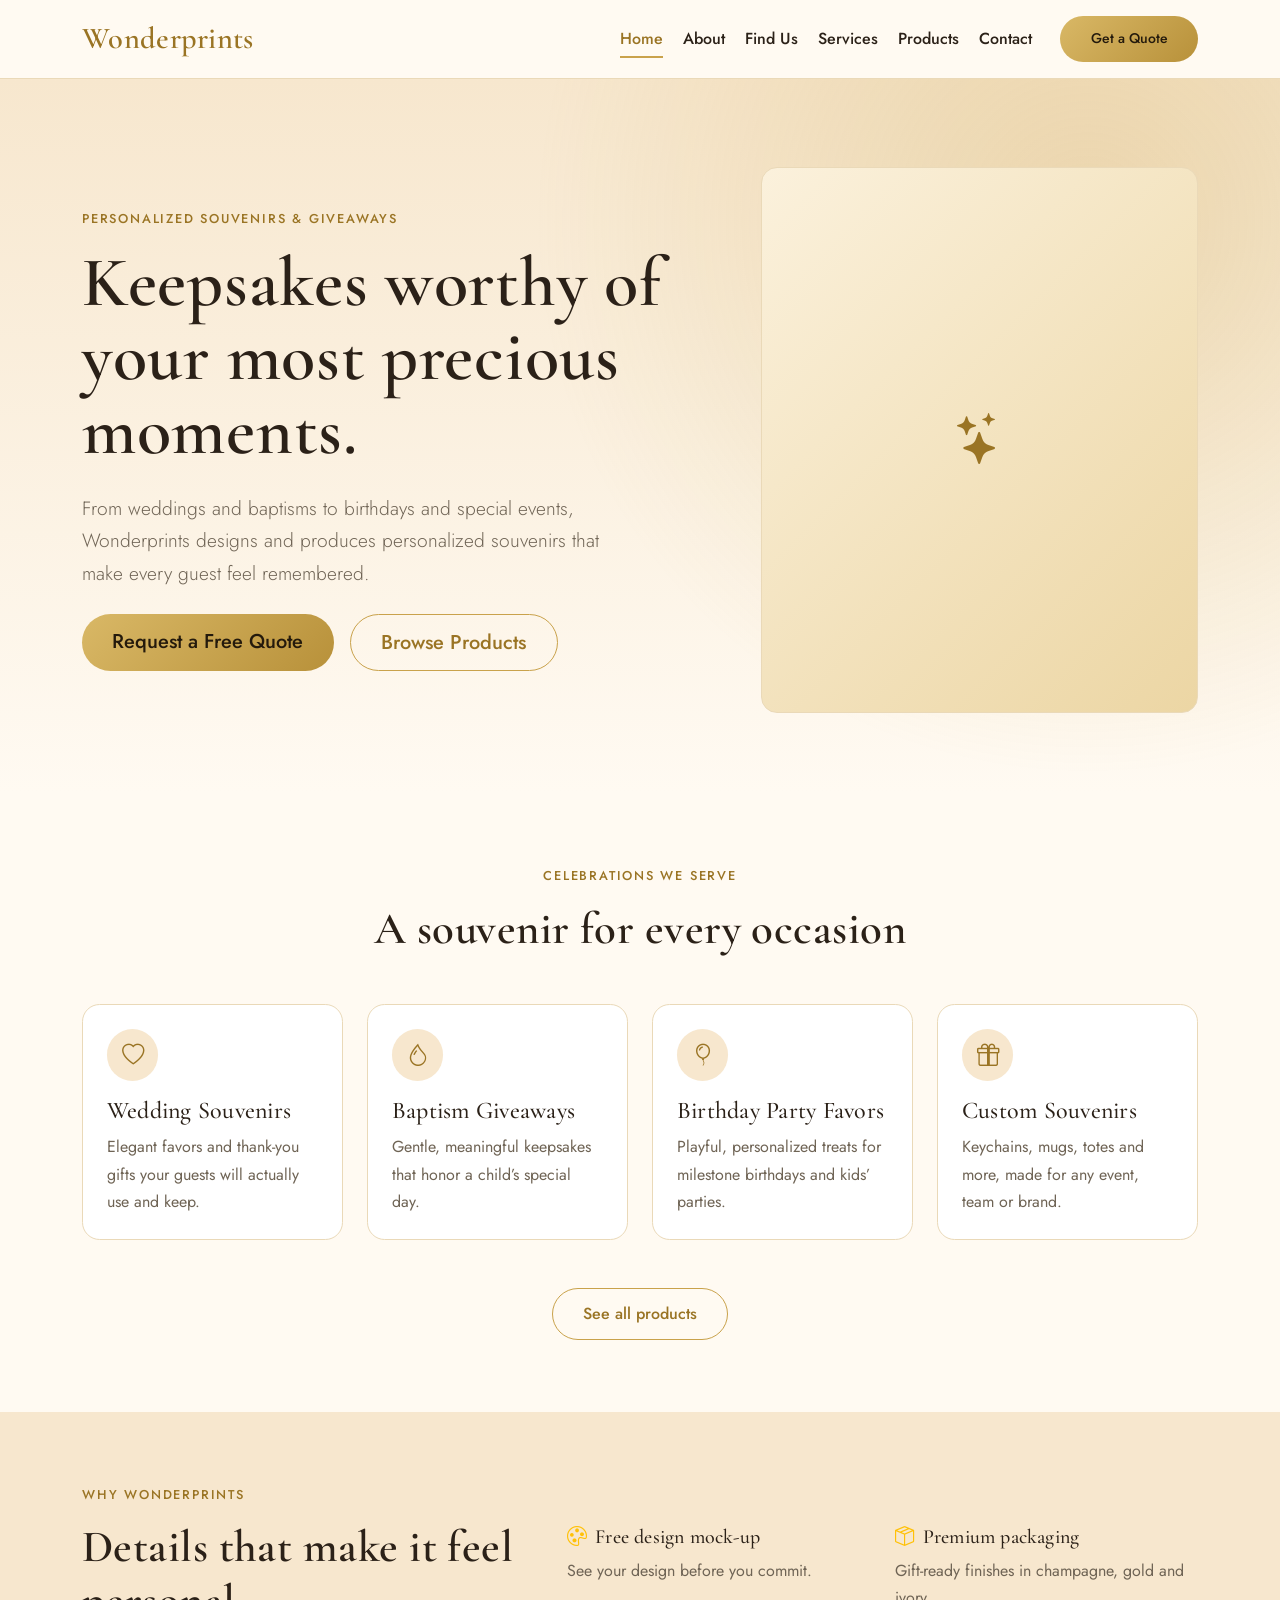
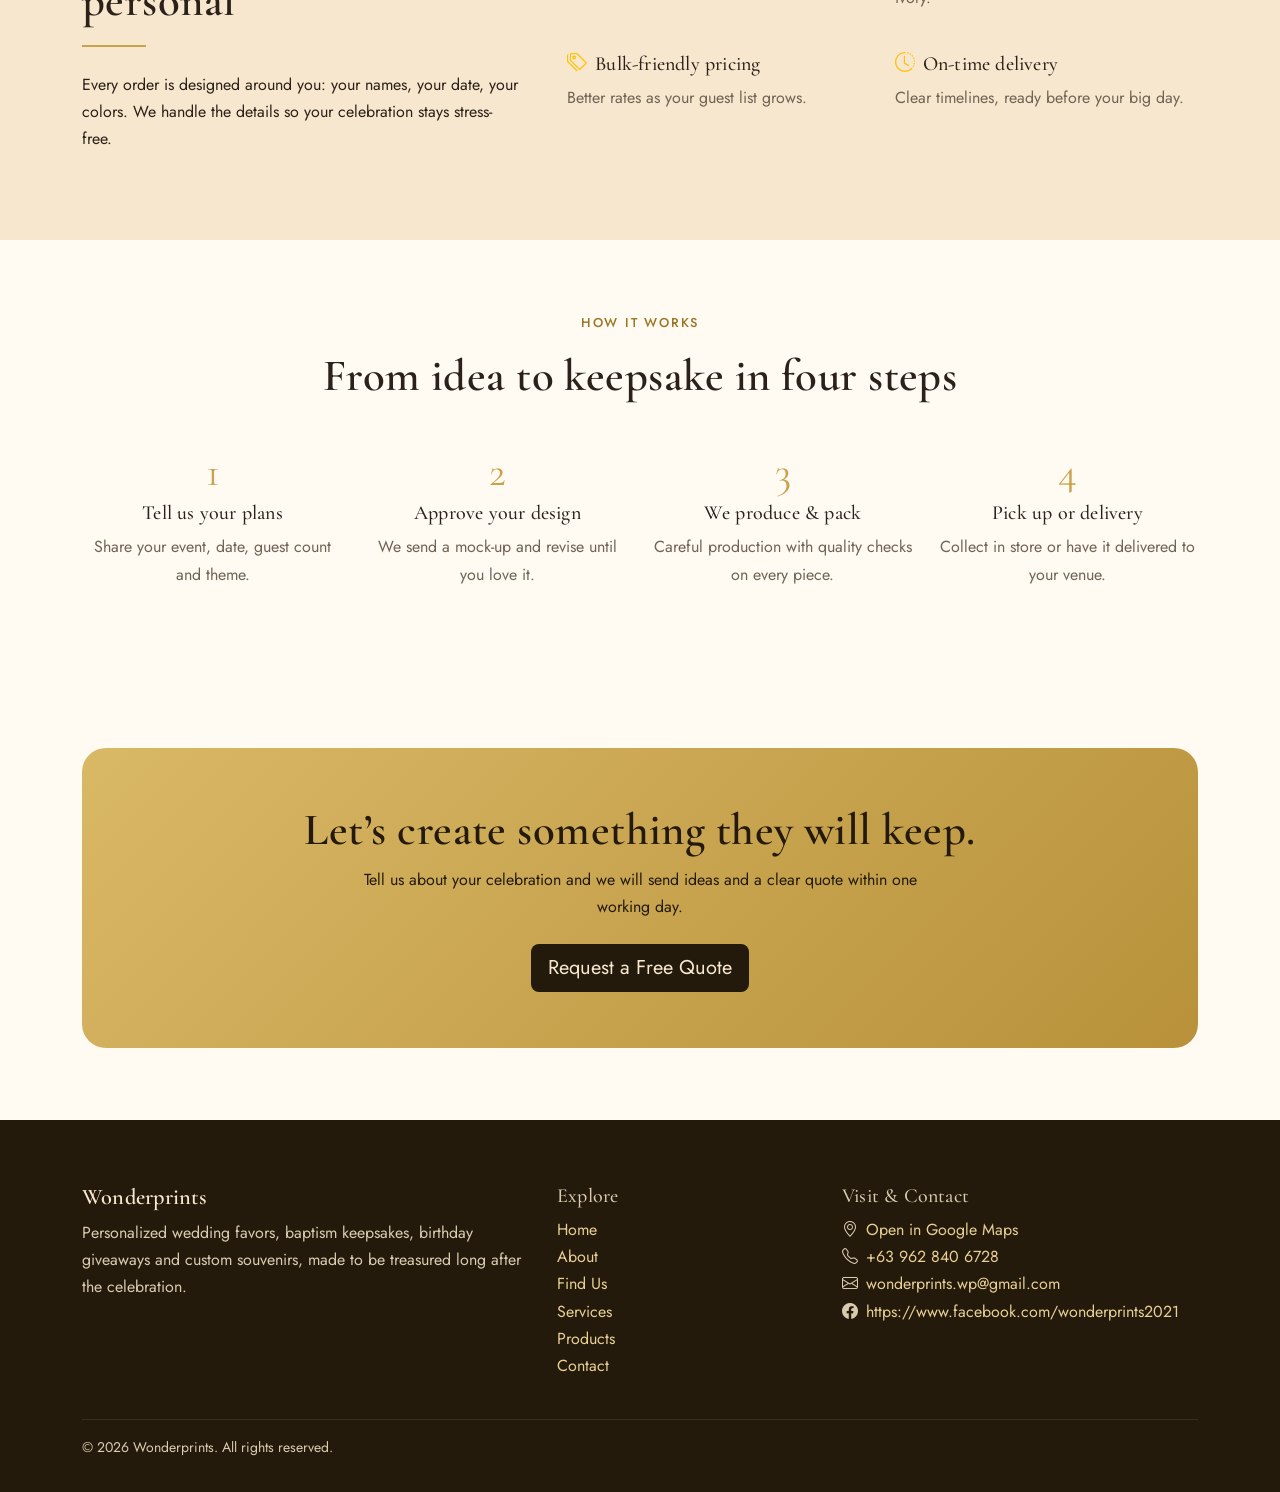
==== index.html @ cfedba39 "initial commit" ====
<!DOCTYPE html>
<html lang="en">
<head>
<meta charset="utf-8">
<meta name="viewport" content="width=device-width, initial-scale=1">
<title>Wonderprints | Personalized Wedding, Baptism &amp; Birthday Souvenirs</title>
<meta name="description" content="Wonderprints creates personalized wedding souvenirs, baptism giveaways, birthday party favors and custom keepsakes. Free design mock-ups and bulk pricing. Request a quote today.">
<meta name="robots" content="index, follow">
<link rel="canonical" href="https://www.wonderprints.example/">
<meta property="og:type" content="website">
<meta property="og:site_name" content="Wonderprints">
<meta property="og:title" content="Wonderprints | Personalized Wedding, Baptism &amp; Birthday Souvenirs">
<meta property="og:description" content="Wonderprints creates personalized wedding souvenirs, baptism giveaways, birthday party favors and custom keepsakes. Free design mock-ups and bulk pricing. Request a quote today.">
<meta property="og:url" content="https://www.wonderprints.example/">
<meta property="og:image" content="https://www.wonderprints.example/images/og-cover.jpg">
<meta name="twitter:card" content="summary_large_image">
<meta name="theme-color" content="#c9a24b">
<link rel="icon" href="images/favicon.png">
<link rel="preconnect" href="https://fonts.googleapis.com">
<link rel="preconnect" href="https://fonts.gstatic.com" crossorigin>
<link href="https://fonts.googleapis.com/css2?family=Cormorant+Garamond:wght@500;600;700&family=Jost:wght@400;500&display=swap" rel="stylesheet">
<link href="https://cdn.jsdelivr.net/npm/bootstrap@5.3.3/dist/css/bootstrap.min.css" rel="stylesheet">
<link href="https://cdn.jsdelivr.net/npm/bootstrap-icons@1.11.3/font/bootstrap-icons.min.css" rel="stylesheet">
<link href="css/style.css" rel="stylesheet">
<script type="application/ld+json">
{
 "@context": "https://schema.org",
 "@type": "Store",
 "name": "Wonderprints",
 "description": "Personalized wedding souvenirs, baptism giveaways, birthday party favors and custom keepsakes.",
 "url": "https://www.wonderprints.example",
 "telephone": "+63 900 000 0000",
 "email": "hello@wonderprints.example",
 "image": "https://www.wonderprints.example/images/og-cover.jpg",
 "priceRange": "$$",
 "address": {
  "@type": "PostalAddress",
  "addressLocality": "Quezon City",
  "addressCountry": "PH"
 },
 "geo": {
  "@type": "GeoCoordinates",
  "latitude": 14.7100538,
  "longitude": 121.0739733
 },
 "hasMap": "https://maps.app.goo.gl/F9HkmgFU5rPrVmsD6"
}
</script>
</head>
<body>
<a class="skip-link" href="#main">Skip to content</a>
<nav class="navbar navbar-expand-lg sticky-top" aria-label="Main navigation">
 <div class="container">
  <a class="navbar-brand" href="index.html">Wonderprints</a>
  <button class="navbar-toggler" type="button" data-bs-toggle="collapse" data-bs-target="#nav" aria-controls="nav" aria-expanded="false" aria-label="Toggle navigation"><span class="navbar-toggler-icon"></span></button>
  <div class="collapse navbar-collapse" id="nav">
   <ul class="navbar-nav ms-auto align-items-lg-center gap-lg-1">
    <li class="nav-item"><a class="nav-link active" href="index.html" aria-current="page">Home</a></li>
    <li class="nav-item"><a class="nav-link" href="about.html">About</a></li>
    <li class="nav-item"><a class="nav-link" href="map.html">Find Us</a></li>
    <li class="nav-item"><a class="nav-link" href="services.html">Services</a></li>
    <li class="nav-item"><a class="nav-link" href="products.html">Products</a></li>
    <li class="nav-item"><a class="nav-link" href="contact.html">Contact</a></li>
    <li class="nav-item ms-lg-3 mt-2 mt-lg-0"><a class="btn btn-gold btn-sm" href="contact.html">Get a Quote</a></li>
   </ul>
  </div>
 </div>
</nav>
<main id="main">
<section class="hero"><div class="container"><div class="row align-items-center g-5">
 <div class="col-lg-7">
  <p class="eyebrow">Personalized souvenirs &amp; giveaways</p>
  <h1>Keepsakes worthy of your most precious moments.</h1>
  <p class="lead my-4">From weddings and baptisms to birthdays and special events, Wonderprints designs and produces personalized souvenirs that make every guest feel remembered.</p>
  <div class="d-flex flex-wrap gap-3"><a class="btn btn-gold btn-lg" href="contact.html">Request a Free Quote</a><a class="btn btn-outline-gold btn-lg" href="products.html">Browse Products</a></div>
 </div>
 <div class="col-lg-5"><div class="ph tall" role="img" aria-label="Photo placeholder: personalized wedding souvenirs in champagne gold packaging"><i class="bi bi-stars"></i></div></div>
</div></div></section>
<section class="section"><div class="container">
 <div class="text-center mb-5"><p class="eyebrow">Celebrations we serve</p><h2>A souvenir for every occasion</h2></div>
 <div class="row g-4">
 <div class="col-md-6 col-lg-3"><div class="card-gold p-4"><span class="icon-circle mb-3"><i class="bi bi-heart"></i></span><h3 class="h4">Wedding Souvenirs</h3><p class="text-muted-2 mb-0">Elegant favors and thank-you gifts your guests will actually use and keep.</p></div></div>
 <div class="col-md-6 col-lg-3"><div class="card-gold p-4"><span class="icon-circle mb-3"><i class="bi bi-droplet"></i></span><h3 class="h4">Baptism Giveaways</h3><p class="text-muted-2 mb-0">Gentle, meaningful keepsakes that honor a child&rsquo;s special day.</p></div></div>
 <div class="col-md-6 col-lg-3"><div class="card-gold p-4"><span class="icon-circle mb-3"><i class="bi bi-balloon"></i></span><h3 class="h4">Birthday Party Favors</h3><p class="text-muted-2 mb-0">Playful, personalized treats for milestone birthdays and kids&rsquo; parties.</p></div></div>
 <div class="col-md-6 col-lg-3"><div class="card-gold p-4"><span class="icon-circle mb-3"><i class="bi bi-gift"></i></span><h3 class="h4">Custom Souvenirs</h3><p class="text-muted-2 mb-0">Keychains, mugs, totes and more, made for any event, team or brand.</p></div></div>
 </div><div class="text-center mt-5"><a class="btn btn-outline-gold" href="products.html">See all products</a></div>
</div></section>
<section class="section section-alt"><div class="container">
 <div class="row g-5 align-items-center">
  <div class="col-lg-5"><p class="eyebrow">Why Wonderprints</p><h2>Details that make it feel personal</h2><div class="divider"></div>
   <p>Every order is designed around you: your names, your date, your colors. We handle the details so your celebration stays stress-free.</p></div>
  <div class="col-lg-7"><div class="row g-4">
   <div class="col-sm-6"><h3 class="h5"><i class="bi bi-palette text-warning me-2"></i>Free design mock-up</h3><p class="text-muted-2">See your design before you commit.</p></div>
   <div class="col-sm-6"><h3 class="h5"><i class="bi bi-box-seam text-warning me-2"></i>Premium packaging</h3><p class="text-muted-2">Gift-ready finishes in champagne, gold and ivory.</p></div>
   <div class="col-sm-6"><h3 class="h5"><i class="bi bi-tags text-warning me-2"></i>Bulk-friendly pricing</h3><p class="text-muted-2">Better rates as your guest list grows.</p></div>
   <div class="col-sm-6"><h3 class="h5"><i class="bi bi-clock-history text-warning me-2"></i>On-time delivery</h3><p class="text-muted-2">Clear timelines, ready before your big day.</p></div>
  </div></div>
 </div>
</div></section>
<section class="section"><div class="container">
 <div class="text-center mb-5"><p class="eyebrow">How it works</p><h2>From idea to keepsake in four steps</h2></div>
 <div class="row g-4 text-center">
  <div class="col-sm-6 col-lg-3"><div class="step-num">1</div><h3 class="h5 mt-2">Tell us your plans</h3><p class="text-muted-2">Share your event, date, guest count and theme.</p></div>
  <div class="col-sm-6 col-lg-3"><div class="step-num">2</div><h3 class="h5 mt-2">Approve your design</h3><p class="text-muted-2">We send a mock-up and revise until you love it.</p></div>
  <div class="col-sm-6 col-lg-3"><div class="step-num">3</div><h3 class="h5 mt-2">We produce &amp; pack</h3><p class="text-muted-2">Careful production with quality checks on every piece.</p></div>
  <div class="col-sm-6 col-lg-3"><div class="step-num">4</div><h3 class="h5 mt-2">Pick up or delivery</h3><p class="text-muted-2">Collect in store or have it delivered to your venue.</p></div>
 </div>
</div></section>
<section class="section"><div class="container"><div class="cta-band">
 <h2>Let&rsquo;s create something they will keep.</h2>
 <p class="mb-4 mx-auto" style="max-width:36rem">Tell us about your celebration and we will send ideas and a clear quote within one working day.</p>
 <a class="btn btn-lg" href="contact.html">Request a Free Quote</a></div></div></section>
</main>
<footer>
 <div class="container">
  <div class="row g-4">
   <div class="col-lg-5">
    <h3>Wonderprints</h3>
    <p>Personalized wedding favors, baptism keepsakes, birthday giveaways and custom souvenirs, made to be treasured long after the celebration.</p>
   </div>
   <div class="col-6 col-lg-3"><h3 class="h5">Explore</h3><ul class="list-unstyled"><li><a href="index.html">Home</a></li><li><a href="about.html">About</a></li><li><a href="map.html">Find Us</a></li><li><a href="services.html">Services</a></li><li><a href="products.html">Products</a></li><li><a href="contact.html">Contact</a></li></ul></div>
   <div class="col-6 col-lg-4">
    <h3 class="h5">Visit &amp; Contact</h3>
    <ul class="list-unstyled">
     <li><i class="bi bi-geo-alt me-2"></i><a href="https://maps.app.goo.gl/F9HkmgFU5rPrVmsD6" target="_blank" rel="noopener">Open in Google Maps</a></li>
     <li><i class="bi bi-telephone me-2"></i><a href="tel:+639628406728">+63 962 840 6728</a></li>
     <li><i class="bi bi-envelope me-2"></i><a href="mailto:wonderprints.wp@gmail.com">wonderprints.wp@gmail.com</a></li>
     <li><i class="bi bi-facebook me-2"></i><a href="https://www.facebook.com/wonderprints2021" target="_blank">https://www.facebook.com/wonderprints2021</a></li>
    </ul>
   </div>
  </div>
  <hr class="border-secondary mt-4">
  <p class="small mb-0">&copy; <span id="year">2026</span> Wonderprints. All rights reserved.</p>
 </div>
</footer>
<script src="https://cdn.jsdelivr.net/npm/bootstrap@5.3.3/dist/js/bootstrap.bundle.min.js"></script>
<script src="js/main.js"></script>
</body>
</html>
---- css/style.css ----
:root{
  --champagne:#f7e7ce; --ivory:#fffaf2; --gold:#c9a24b; --gold-deep:#9a7424; --ink:#2b2118; --muted:#6f6455; --line:#ead9b8;
  --bs-body-font-family:'Jost',system-ui,sans-serif; --bs-body-color:var(--ink); --bs-body-bg:var(--ivory);
}
body{font-family:'Jost',system-ui,sans-serif;font-weight:400;line-height:1.7;color:var(--ink);background:var(--ivory)}
h1,h2,h3,h4,.navbar-brand{font-family:'Cormorant Garamond',Georgia,serif;font-weight:600;letter-spacing:.01em;color:var(--ink)}
h1{font-size:clamp(2.6rem,6vw,4.4rem);line-height:1.05}
h2{font-size:clamp(2rem,4vw,2.8rem)}
a{color:var(--gold-deep)}
.text-muted-2{color:var(--muted)}
.skip-link{position:absolute;left:-999px;top:0;background:var(--ink);color:#fff;padding:.6rem 1rem;z-index:2000}
.skip-link:focus{left:0}
:focus-visible{outline:3px solid var(--gold);outline-offset:3px}

.navbar{background:rgba(255,250,242,.96);backdrop-filter:blur(8px);border-bottom:1px solid var(--line)}
.navbar-brand{font-size:1.9rem;color:var(--gold-deep)!important}
.nav-link{color:var(--ink)!important;font-weight:500;position:relative}
.nav-link.active,.nav-link:hover{color:var(--gold-deep)!important}
.nav-link.active::after{content:"";position:absolute;left:.5rem;right:.5rem;bottom:2px;height:2px;background:var(--gold)}

.btn-gold{background:linear-gradient(135deg,#d9b866,#b8913a);color:#241a0c;border:0;font-weight:500;padding:.8rem 1.9rem;border-radius:50rem;transition:transform .2s,box-shadow .2s}
.btn-gold:hover{color:#241a0c;transform:translateY(-2px);box-shadow:0 10px 24px -10px #9a7424}
.btn-outline-gold{border:1px solid var(--gold);color:var(--gold-deep);padding:.8rem 1.9rem;border-radius:50rem;font-weight:500}
.btn-outline-gold:hover{background:var(--gold);color:#241a0c}

.hero{background:radial-gradient(circle at 85% 20%,rgba(201,162,75,.28),transparent 45%),linear-gradient(180deg,var(--champagne),var(--ivory));padding:5.5rem 0 5rem}
.hero .lead{max-width:34rem;color:var(--muted);font-size:1.2rem}
.page-hero{background:linear-gradient(180deg,var(--champagne),var(--ivory));padding:4rem 0 3rem;border-bottom:1px solid var(--line)}
.page-hero p{max-width:40rem;color:var(--muted);font-size:1.15rem;margin:0}
.eyebrow{color:var(--gold-deep);font-weight:500;letter-spacing:.14em;text-transform:uppercase;font-size:.8rem}
section{scroll-margin-top:90px}
.section{padding:4.5rem 0}
.section-alt{background:var(--champagne)}

.ph{aspect-ratio:4/3;border-radius:1rem;display:flex;align-items:center;justify-content:center;font-size:3.2rem;color:var(--gold-deep);
  background:linear-gradient(135deg,#fbf1dc,#ecd6a4);border:1px solid var(--line)}
.ph.tall{aspect-ratio:4/5}
.card-gold{background:#fff;border:1px solid var(--line);border-radius:1.1rem;height:100%;transition:box-shadow .25s,transform .25s}
.card-gold:hover{box-shadow:0 18px 36px -22px rgba(154,116,36,.6);transform:translateY(-3px)}
.icon-circle{width:3.2rem;height:3.2rem;border-radius:50%;background:var(--champagne);color:var(--gold-deep);display:inline-flex;align-items:center;justify-content:center;font-size:1.4rem}
.divider{width:64px;height:2px;background:var(--gold);margin:1rem 0 1.5rem}
.step-num{font-family:'Cormorant Garamond',serif;font-size:2.6rem;color:var(--gold);line-height:1}
.price-note{font-size:.9rem;color:var(--muted)}
.accordion-button:not(.collapsed){background:var(--champagne);color:var(--ink);box-shadow:none}
.accordion-button:focus{box-shadow:0 0 0 .2rem rgba(201,162,75,.4)}
.map-frame{border:0;width:100%;height:460px;border-radius:1rem}
.form-control,.form-select{border-color:var(--line);padding:.75rem 1rem}
.form-control:focus,.form-select:focus{border-color:var(--gold);box-shadow:0 0 0 .2rem rgba(201,162,75,.3)}

.cta-band{background:linear-gradient(135deg,#d9b866,#b8913a);color:#241a0c;border-radius:1.5rem;padding:3.5rem 1.5rem;text-align:center}
.cta-band h2{color:#241a0c}
.cta-band .btn{background:#241a0c;color:#f7e7ce}
footer{background:#241a0c;color:#d9cbb0;padding:4rem 0 2rem}
footer h3{color:var(--champagne);font-size:1.4rem}
footer a{color:#e8cf94;text-decoration:none}
footer a:hover{color:#fff;text-decoration:underline}
@media (prefers-reduced-motion:reduce){*{transition:none!important;scroll-behavior:auto!important}}
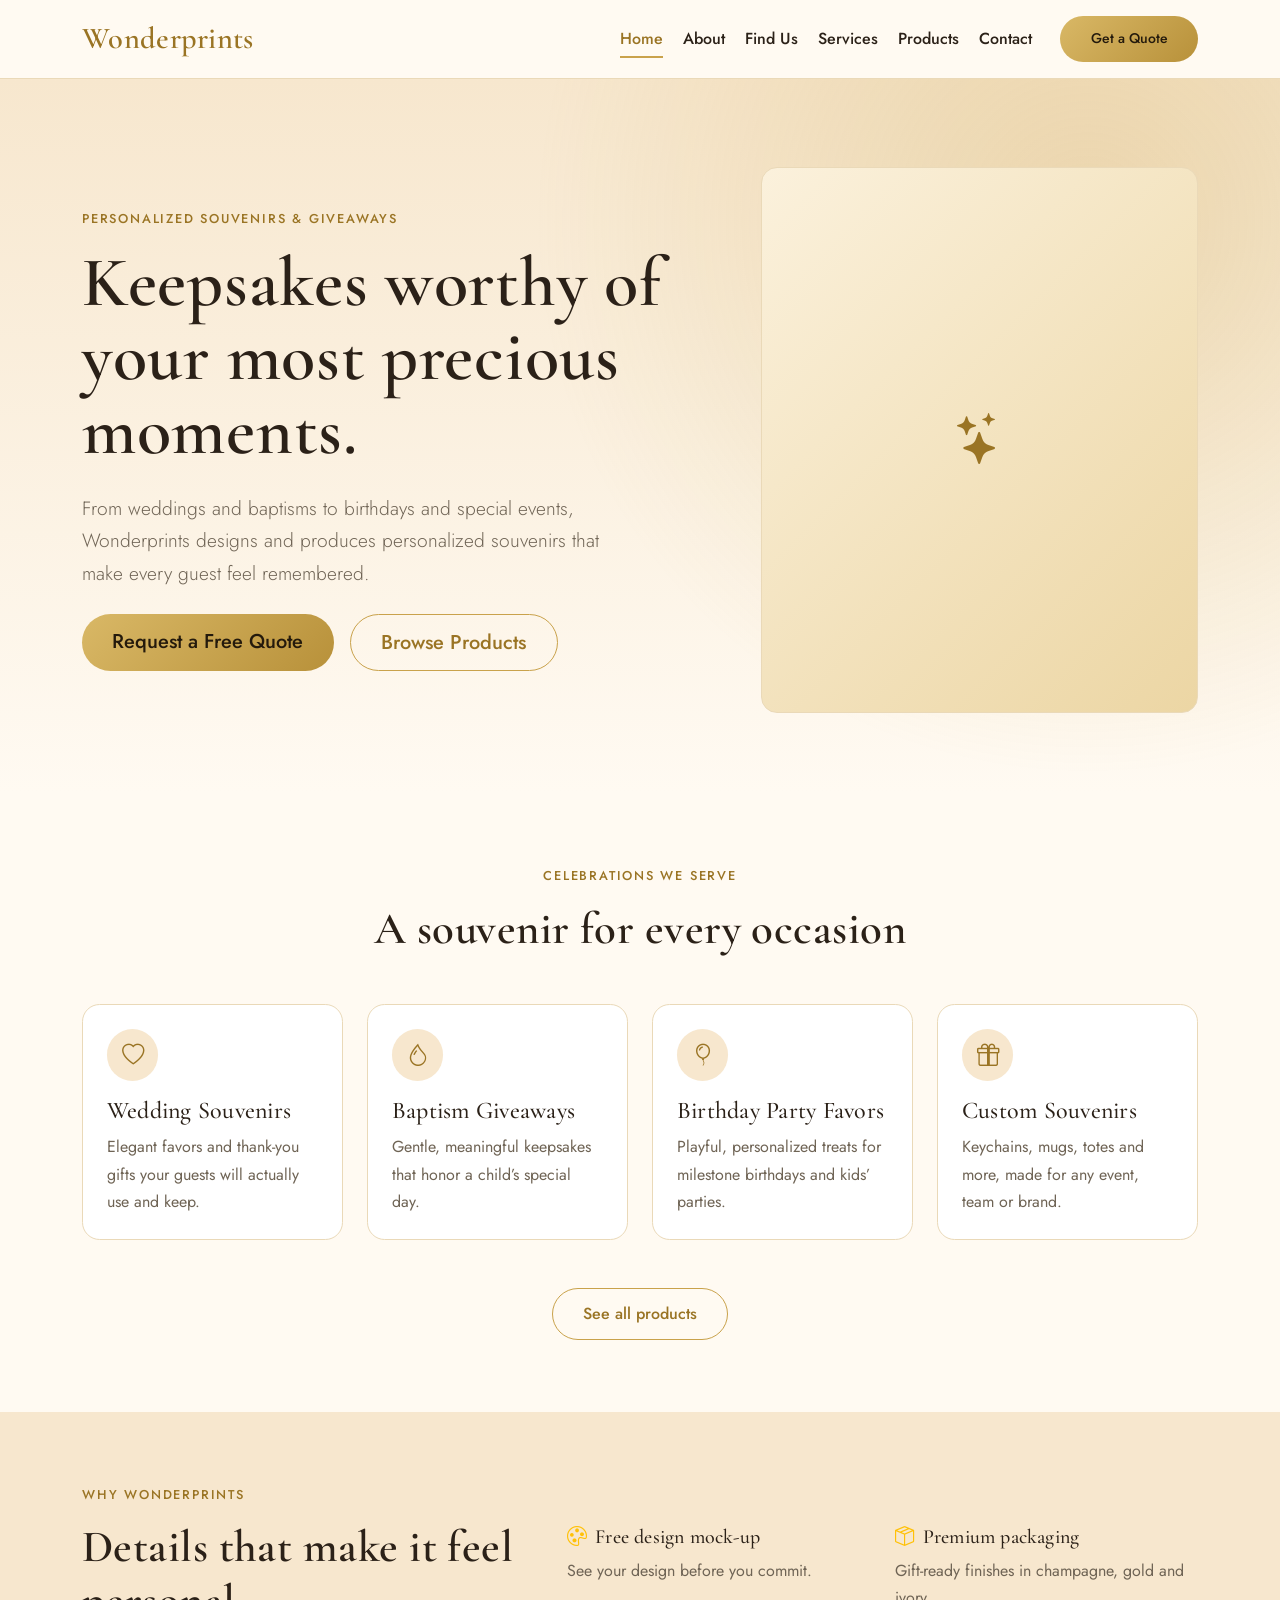
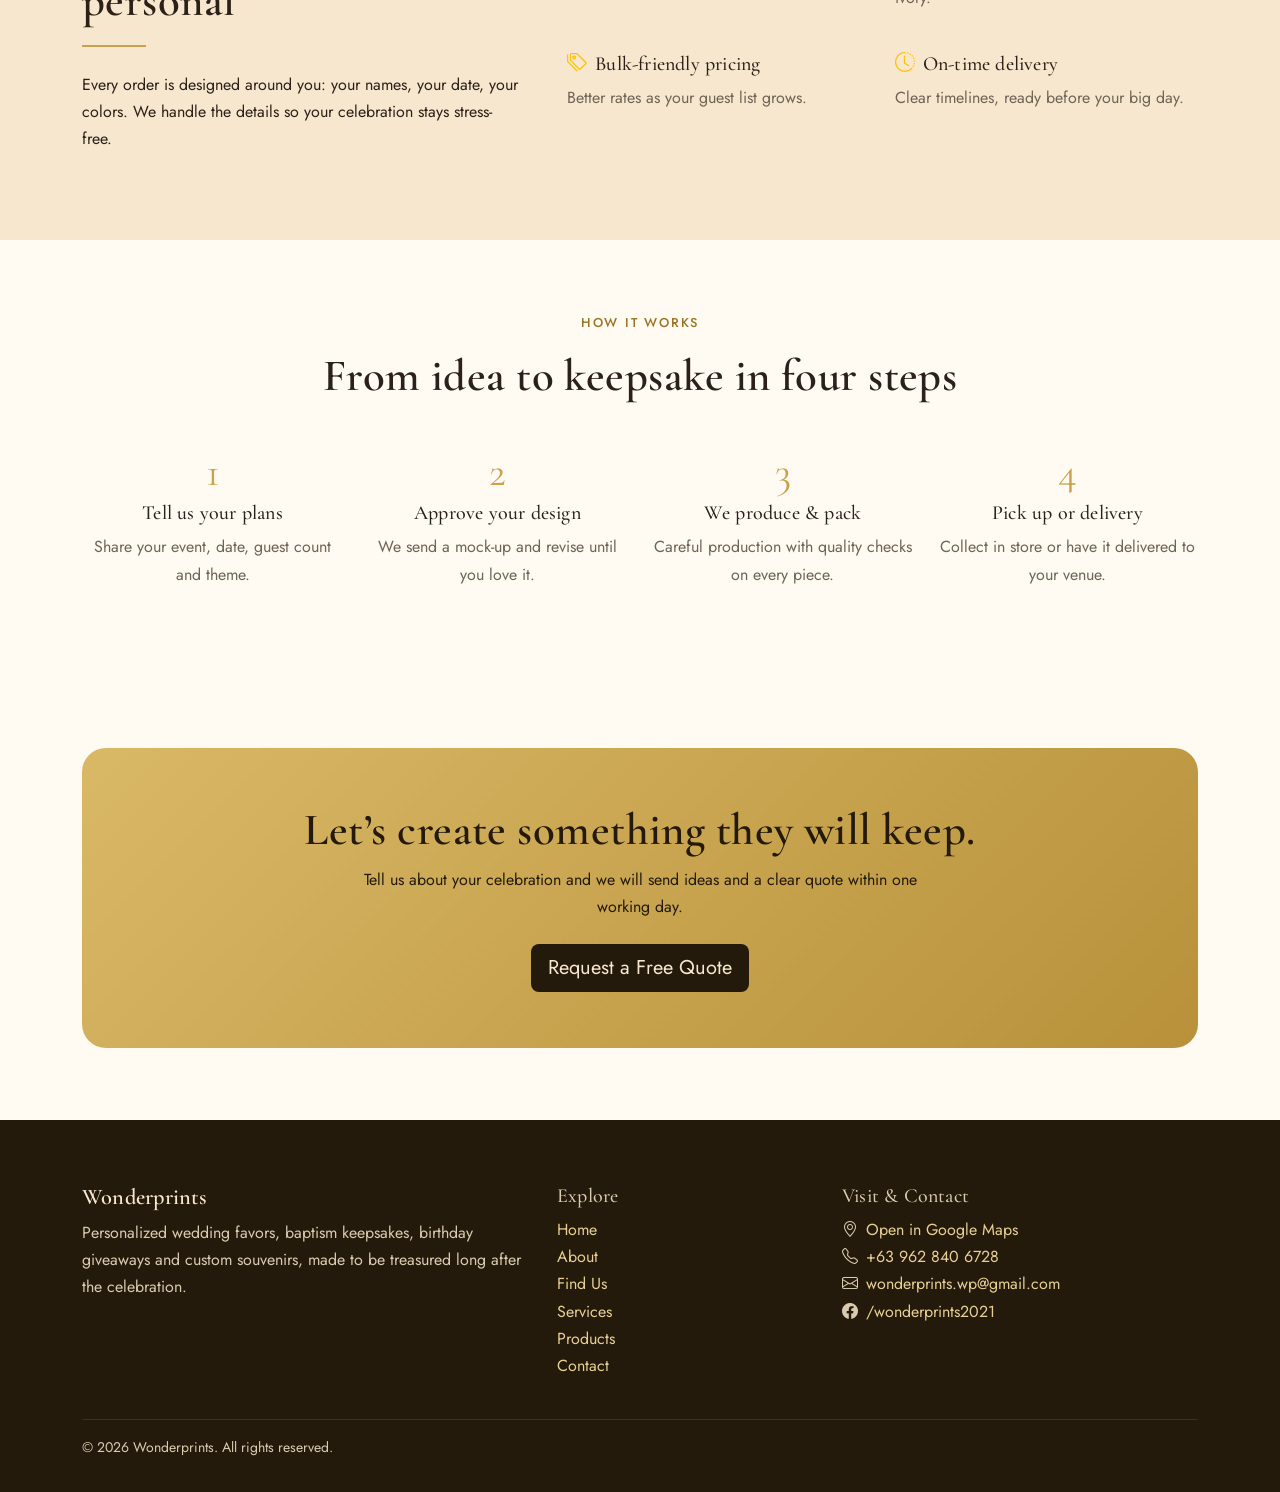
==== commit e6275731: "Added FB" ====
--- a/index.html
+++ b/index.html
@@ -125,7 +125,7 @@
      <li><i class="bi bi-geo-alt me-2"></i><a href="https://maps.app.goo.gl/F9HkmgFU5rPrVmsD6" target="_blank" rel="noopener">Open in Google Maps</a></li>
      <li><i class="bi bi-telephone me-2"></i><a href="tel:+639628406728">+63 962 840 6728</a></li>
      <li><i class="bi bi-envelope me-2"></i><a href="mailto:wonderprints.wp@gmail.com">wonderprints.wp@gmail.com</a></li>
-     <li><i class="bi bi-facebook me-2"></i><a href="https://www.facebook.com/wonderprints2021" target="_blank">https://www.facebook.com/wonderprints2021</a></li>
+     <li><i class="bi bi-facebook me-2"></i><a href="https://www.facebook.com/wonderprints2021" target="_blank">/wonderprints2021</a></li>
     </ul>
    </div>
   </div>
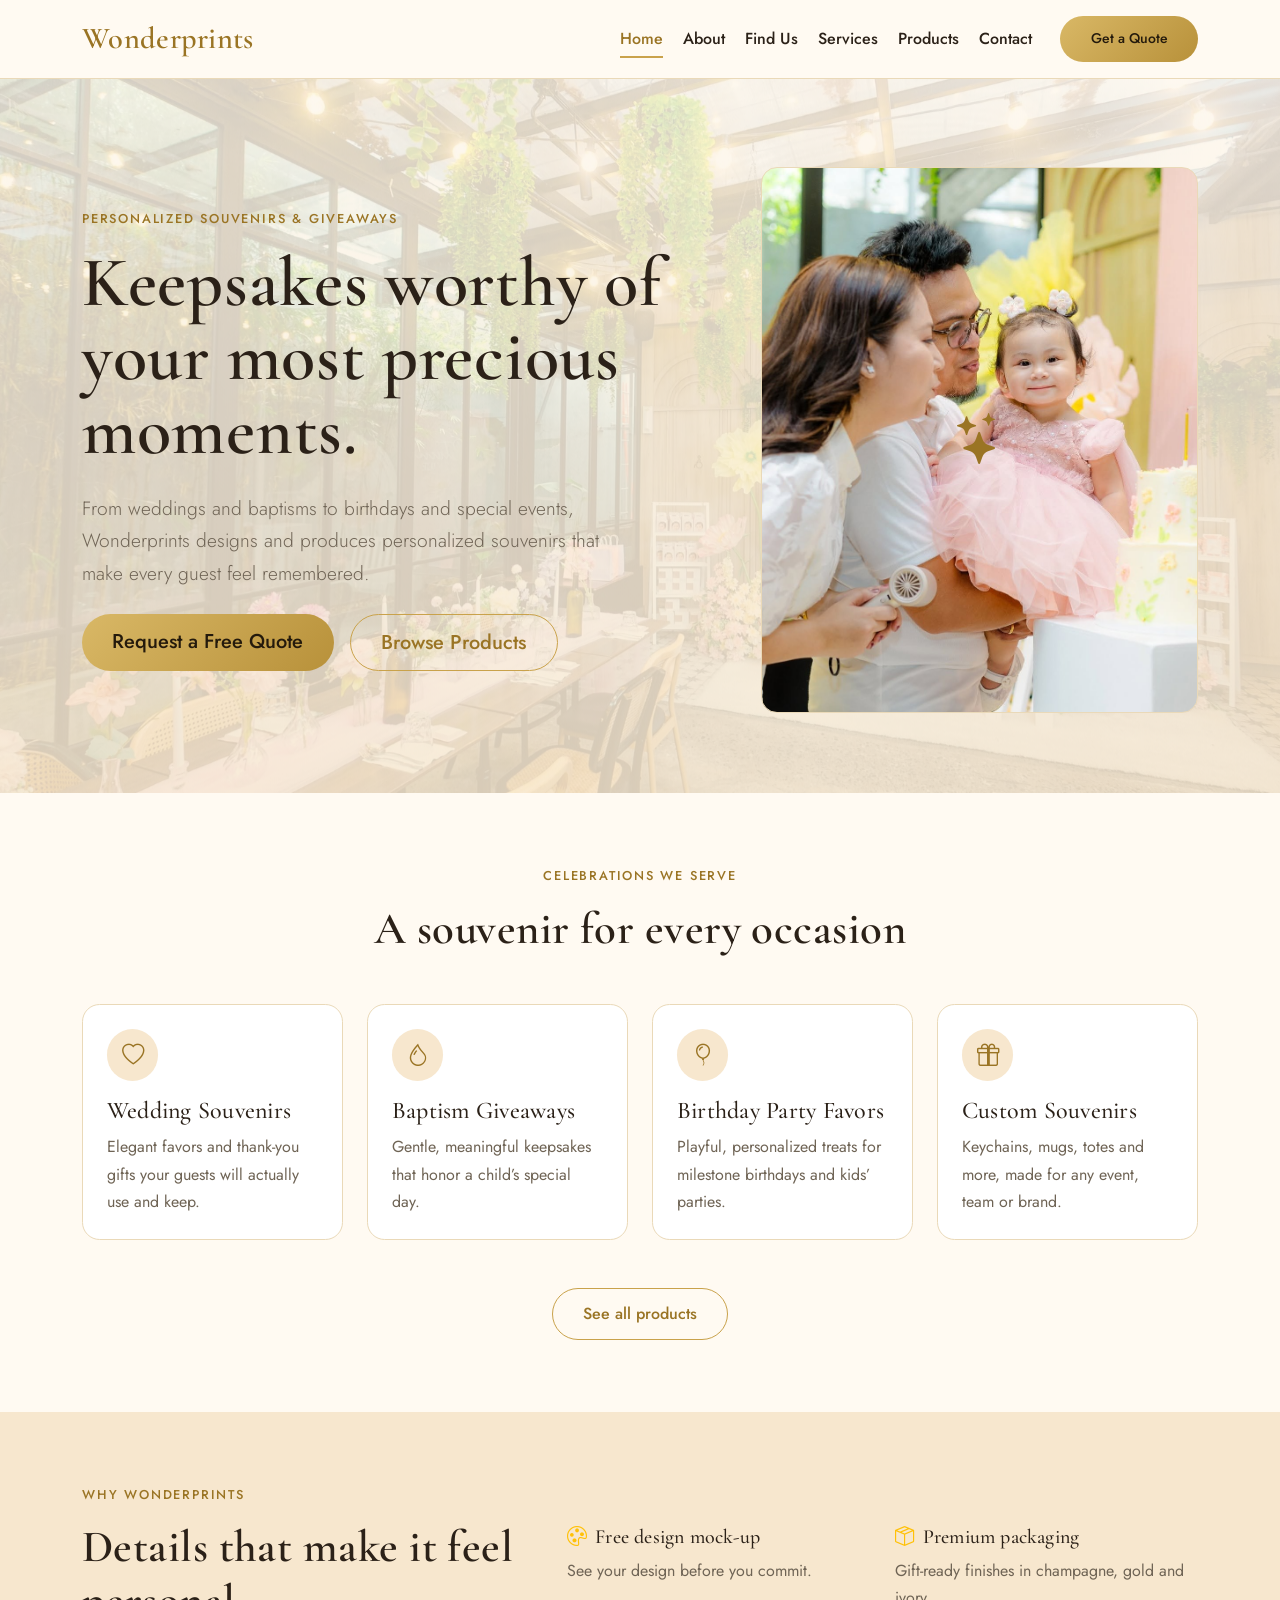
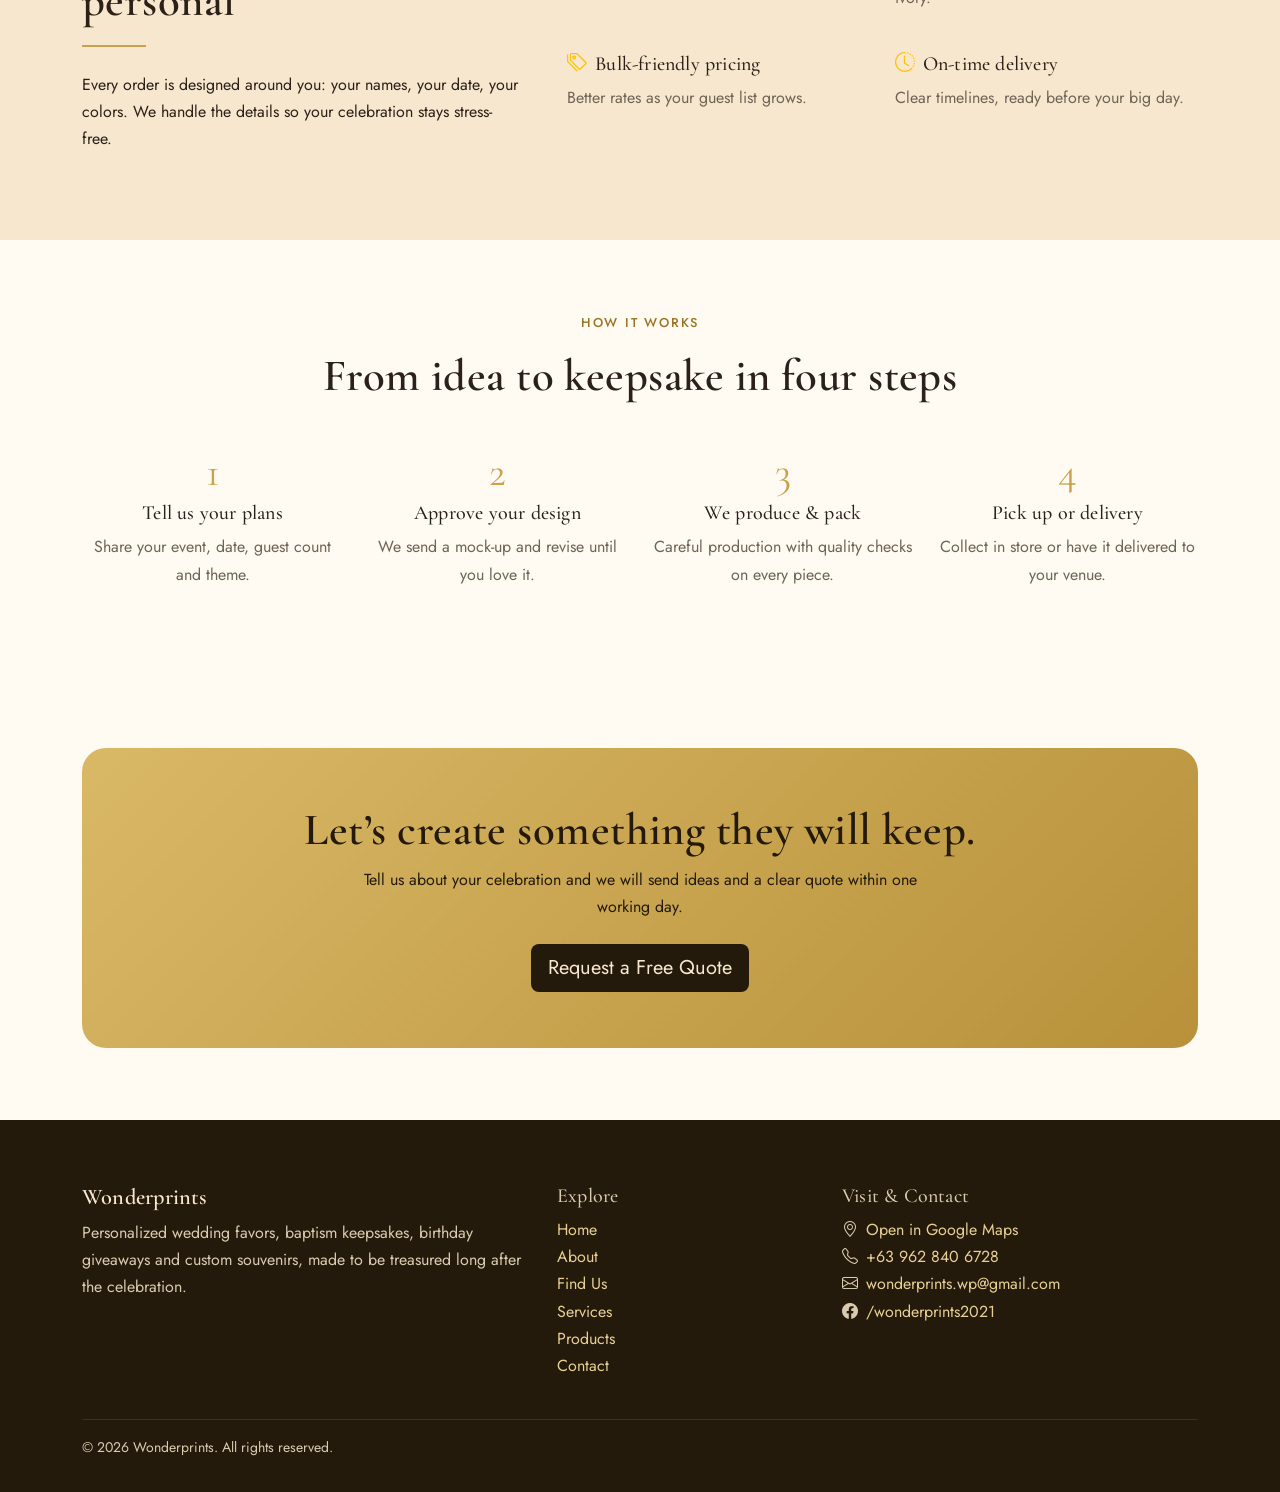
==== commit a5f45f57: "Added parallax" ====
--- a/index.html
+++ b/index.html
@@ -67,7 +67,9 @@
  </div>
 </nav>
 <main id="main">
-<section class="hero"><div class="container"><div class="row align-items-center g-5">
+<section class="hero">
+    <div class="parallax-bg has-img" style="--bg-img:url('../images/background.jpg')" data-parallax></div>
+    <div class="container"><div class="row align-items-center g-5">
  <div class="col-lg-7">
   <p class="eyebrow">Personalized souvenirs &amp; giveaways</p>
   <h1>Keepsakes worthy of your most precious moments.</h1>
--- a/css/style.css
+++ b/css/style.css
@@ -33,7 +33,7 @@
 .section-alt{background:var(--champagne)}
 
 .ph{aspect-ratio:4/3;border-radius:1rem;display:flex;align-items:center;justify-content:center;font-size:3.2rem;color:var(--gold-deep);
-  background:linear-gradient(135deg,#fbf1dc,#ecd6a4);border:1px solid var(--line)}
+  background-image: url('../images/banner-image.jpg');border:1px solid var(--line);background-size: cover;}
 .ph.tall{aspect-ratio:4/5}
 .card-gold{background:#fff;border:1px solid var(--line);border-radius:1.1rem;height:100%;transition:box-shadow .25s,transform .25s}
 .card-gold:hover{box-shadow:0 18px 36px -22px rgba(154,116,36,.6);transform:translateY(-3px)}
@@ -55,3 +55,20 @@
 footer a{color:#e8cf94;text-decoration:none}
 footer a:hover{color:#fff;text-decoration:underline}
 @media (prefers-reduced-motion:reduce){*{transition:none!important;scroll-behavior:auto!important}}
+
+/* ---------- Parallax scrolling backgrounds ----------
+   To use a real photo: <div class="parallax-bg has-img" style="--bg-img:url('images/your-photo.jpg')" data-parallax></div>  */
+.hero,.page-hero,.banner{position:relative;overflow:hidden;isolation:isolate}
+.parallax-bg{position:absolute;inset:-20% 0;z-index:-1;pointer-events:none;will-change:transform;
+  background-color:transparent;background-size:cover;background-position:center;
+  background-image:var(--bg-img,
+    radial-gradient(circle at 12% 28%,rgba(201,162,75,.30),transparent 170px),
+    radial-gradient(circle at 78% 18%,rgba(217,184,102,.32),transparent 220px),
+    radial-gradient(circle at 60% 72%,rgba(201,162,75,.22),transparent 190px),
+    radial-gradient(circle at 25% 85%,rgba(217,184,102,.26),transparent 150px))}
+.parallax-bg.has-img::after{content:"";position:absolute;inset:0;background:linear-gradient(180deg,rgba(255,250,242,.82),rgba(247,231,206,.88))}
+.banner{padding:7rem 0;color:#fff;text-align:center;background:#2b2013}
+.banner h2{color:#fff;max-width:22ch;margin:0 auto 1rem}
+.banner p{color:#ecdcb8;max-width:38rem;margin:0 auto 2rem;font-size:1.15rem}
+.banner .parallax-bg.has-img::after{background:rgba(36,26,12,.6)}
+@media (max-width:767px){.banner{padding:5rem 0}}
